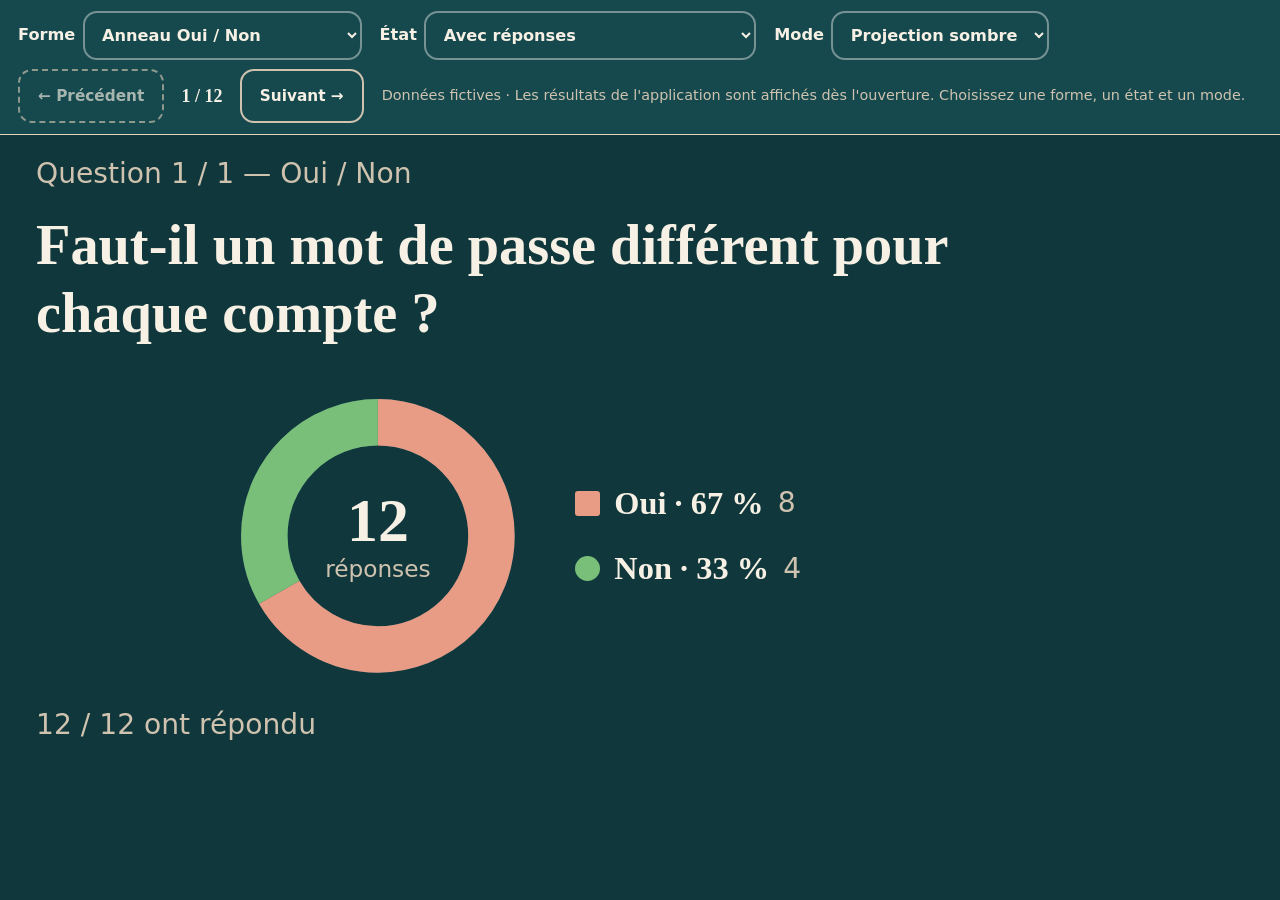
==== docs/galerie-resultats/index.html @ bd8e3e02 "feat: intégrer la copie complète de la charte PC et ses douze aperçus Reprise de la copie locale bas" ====
<!doctype html>
<html lang="fr">
<head>
<meta charset="utf-8">
<meta name="viewport" content="width=device-width, initial-scale=1">
<title>WoocLight — Galerie des résultats</title>
<link rel="stylesheet" href="../../assets/style.css">
<link rel="stylesheet" href="galerie.css">
</head>
<body class="screen" id="g-body">
<div class="g-bar" id="g-bar">
  <label>Forme <select id="g-type"></select></label>
  <label>État <select id="g-state"></select></label>
  <label>Mode <select id="g-mode">
    <option value="screen-dark">Projection sombre</option>
    <option value="screen-light">Projection claire</option>
    <option value="participant">Participant</option>
    <option value="admin">Animateur</option>
  </select></label>
  <div class="g-navigation" role="group" aria-label="Parcourir les formes de résultats">
    <button id="g-previous" class="btn btn-ghost" type="button">← Précédent</button>
    <span id="g-position" class="g-position" role="status" aria-live="polite"></span>
    <button id="g-next" class="btn" type="button">Suivant →</button>
  </div>
  <span class="g-note">Données fictives · Les résultats de l'application sont affichés dès l'ouverture. Choisissez une forme, un état et un mode.</span>
</div>
<main class="screen-main" id="g-main">
  <p class="s-meta" id="g-meta"></p>
  <h1 class="s-text" id="g-text"></h1>
  <div id="g-out"></div>
</main>
<script src="../../assets/common.js"></script>
<script src="../../assets/charts.js"></script>
<script src="galerie.js"></script>
</body>
</html>
---- assets/style.css ----
/* WoocLight — feuille unique pour les trois écrans et la version imprimable.
 * Charte « Papier & Terre » v2 (palette validée le 18/10/2026 comme base provisoire,
 * branche test/nouvelle-charte) : ivoire, terracotta, bleu pétrole pour la projection.
 * Aucune couleur ni logo d'une institution.
 * Trois niveaux de jetons : primitifs (--wl-c-*, valeurs brutes, jamais utilisés par un
 * composant) > rôles (--wl-fond, --wl-texte, --wl-primaire…, redéfinis par thème) >
 * composants (--wl-b1…b7 séries, --wl-postit-*). Une couleur ne s'écrit qu'ici.
 * Contrastes mesurés le 18/10/2026 (formule WCAG, script de la session) :
 *  clair  — texte/ivoire 13,9:1 · texte doux/ivoire 4,6:1 · blanc/primaire 5,5:1 · ok/ivoire 4,5:1
 *           ko/ivoire 5,8:1 · bord de champ/ivoire 3,7:1 · séries b1…b7 de 3,0:1 à 6,5:1 sur ivoire
 *           Variantes de graphes corrigées le 19/10/2026 dans la copie d'essai :
 *           moutarde/trace 3,63:1 ; neutre/trace 3,54:1 (tests/contrastes.js).
 *  projection sombre — ivoire/pétrole 11,2:1 · ivoire/carte 8,9:1 · séries 4,5:1 mini sur la carte
 *           bouton primaire 5,7:1 · ok 5,5:1 · ko 4,9:1 · focus 6,3:1 */

:root {
  /* Niveau 1 — primitifs */
  --wl-c-ivoire: #F7F0E4;  --wl-c-carte: #FFFDF8;  --wl-c-blanc: #FFFFFF;
  --wl-c-brun: #28221E;    --wl-c-brun-doux: #7A6A5C;  --wl-c-brun-bord: #8A7A6A;
  --wl-c-terracotta: #B74322;  --wl-c-terracotta-fonce: #A33C1E;
  --wl-c-petrole: #10383C; --wl-c-petrole-carte: #15494E;
  --wl-c-vert: #3D7D3D;    --wl-c-moutarde: #C99600;   --wl-c-prune: #943D78;

  /* Niveau 2 — rôles, thème clair (ivoire / terracotta) */
  --wl-primaire: var(--wl-c-terracotta);   /* boutons, liens, bandeau */
  --wl-primaire-fonce: var(--wl-c-terracotta-fonce);
  --wl-primaire-clair: #FBEBE1;  /* survol ; primaire dessus 4,7:1 */
  --wl-primaire-pale: #FDF0E8;   /* choix coché ; primaire dessus 4,9:1 */
  --wl-sur-primaire: var(--wl-c-blanc);    /* texte posé sur un fond primaire */
  --wl-accent: #1F6F6B;          /* compte à rebours, état du vote */
  --wl-texte: var(--wl-c-brun);
  --wl-texte-doux: var(--wl-c-brun-doux);
  --wl-fond: var(--wl-c-ivoire);
  --wl-carte: var(--wl-c-carte);
  --wl-bord: #E4D3BA;            /* filets décoratifs, jamais seul pour un champ */
  --wl-champ: var(--wl-c-brun-bord);  /* bord des champs et des cases (3,7:1) */
  --wl-champ-fond: var(--wl-c-carte);
  --wl-trace: #E4D3BA;           /* fond des anneaux, jauge, colonnes, progression : visible aussi sur le fond ivoire */
  --wl-piste: var(--wl-c-ivoire);  /* fond des barres ; les tracés SVG utilisent --wl-trace */
  --wl-ok: #3C7B3C;
  --wl-ok-fond: #EAF3E5;         /* ok dessus 4,5:1 */
  --wl-ko: #B3261E;
  --wl-focus: #1F6F6B;
  --wl-barre: var(--wl-primaire);
  --wl-barre-ok: var(--wl-ok);
  /* Une couleur par réponse (la bonne réponse porte --wl-barre-ok + coche + mention).
     b1 terracotta, b2 vert, b3 moutarde foncée, b4 prune : les quatre couleurs de la charte. */
  --wl-b1: var(--wl-c-terracotta); --wl-b2: var(--wl-c-vert); --wl-b3: #8A6500; --wl-b4: var(--wl-c-prune);
  --wl-b5: #1F6F6B; --wl-b6: #2F5E9E; --wl-b7: var(--wl-c-brun-doux);
  --wl-pastille: var(--wl-b3);
  --wl-pastille-bord: #7A4F00;
  --wl-alerte-fond: #FFF4D6; --wl-alerte-bord: #8A6100; --wl-alerte-texte: #4D3600;
  --wl-moutarde: #E0A22B;        /* anneau « tout le monde a répondu » (décoratif) */
  /* Post-its : fond clair et texte foncé dans tous les thèmes (contraste ≥ 12:1). */
  --wl-postit-texte: var(--wl-c-brun);
  --wl-postit-0: #FFF1A8; --wl-postit-1: #D6EEF6; --wl-postit-2: #EEF3C9;
  --wl-postit-3: #F9DCC8; --wl-postit-4: #F3DDEB; --wl-postit-5: #E4EEDB;
  --wl-postit-sub: #4D3600;
  /* Le QR code reste noir sur blanc pur dans tous les thèmes (lecture par l'appareil photo). */
  --wl-qr-fond: var(--wl-c-blanc);

  --wl-police: Verdana, Geneva, "DejaVu Sans", sans-serif;
  --wl-police-titre: Georgia, "Times New Roman", serif;
  --wl-esp-1: .25rem; --wl-esp-2: .5rem; --wl-esp-3: .75rem; --wl-esp-4: 1rem; --wl-esp-5: 1.5rem; --wl-esp-6: 2rem;
  --wl-rayon-xs: 4px; --wl-rayon-s: 8px; --wl-rayon: 14px; --wl-rayon-pilule: 999px;
  --wl-cible: 3rem; /* 48 px minimum pour toute cible tactile */
  --wl-bord-fin: 1px solid var(--wl-bord);
  --wl-ombre-couleur: rgba(80, 40, 10, .12);
  --wl-ombre: 0 2px 0 var(--wl-bord), 0 8px 18px var(--wl-ombre-couleur);
  --wl-ombre-note: 0 2px 4px rgba(0, 0, 0, .25);
  --wl-voile: rgba(40, 34, 30, .62);
  --wl-sortie: cubic-bezier(.2, .8, .2, 1);
}

* { box-sizing: border-box; }

html { font-size: 112.5%; } /* 18 px : lisible pour tous */

body {
  margin: 0;
  font-family: var(--wl-police);
  line-height: 1.5;
  color: var(--wl-texte);
  background: var(--wl-fond);
}

h1, h2, h3, .brand, .code-big, .q-text, .s-text, .big { font-family: var(--wl-police-titre); }
h1 { font-size: 1.5rem; line-height: 1.3; margin: 0 0 1rem; }
h2 { font-size: 1.2rem; margin: 0 0 var(--wl-esp-3); }
h2 + .meta { margin-top: calc(-1 * var(--wl-esp-1)); margin-bottom: var(--wl-esp-3); } /* sous-titre collé à son titre */
a { color: var(--wl-primaire); }
a:hover { color: var(--wl-primaire-fonce); }
[hidden] { display: none !important; }

:focus-visible { outline: 3px solid var(--wl-focus); outline-offset: 2px; }

.sr-only {
  position: absolute; width: 1px; height: 1px; padding: 0; margin: -1px;
  overflow: hidden; clip: rect(0, 0, 0, 0); white-space: nowrap; border: 0;
}

/* --- Structure ------------------------------------------------------------ */

.topbar {
  display: flex; align-items: center; gap: var(--wl-esp-4); flex-wrap: wrap;
  padding: .6rem var(--wl-esp-4); background: var(--wl-primaire); color: var(--wl-sur-primaire);
  border-bottom: 3px solid var(--wl-primaire-fonce);
}
.admin .topbar { border-bottom-color: var(--wl-c-petrole); }
.participant .topbar { border-bottom-color: var(--wl-b3); }
.brand { font-weight: bold; font-size: 1.25rem; letter-spacing: .01em; }
.topbar-title { flex: 1; min-width: 8rem; font-size: .95rem; overflow-wrap: anywhere; }
.topbar .btn-ghost { color: var(--wl-sur-primaire); border-color: var(--wl-sur-primaire); }
.topbar .btn-ghost:hover { background: var(--wl-primaire-fonce); }
.size-tools { display: flex; gap: .4rem; }
.btn-size { min-width: 2.75rem; padding: .3rem .5rem; font-weight: bold; }
/* Taille du texte réglée par le participant (A− / A+), réglage gardé sur son téléphone. */
html[data-size="1"] { font-size: 125%; }
html[data-size="2"] { font-size: 140%; }

main { max-width: 64rem; margin: 0 auto; padding: 1rem; }
.participant main { max-width: 34rem; }

.card {
  background: var(--wl-carte); border: var(--wl-bord-fin); border-radius: var(--wl-rayon); box-shadow: var(--wl-ombre);
  padding: 1.25rem; margin-bottom: var(--wl-esp-4);
}
/* Changement d'écran participant : fondu court quand une carte devient visible. */
.participant .card:not([hidden]) { animation: wl-fade .25s ease-out; }
.narrow { max-width: 26rem; margin: 2rem auto; }
.center { text-align: center; }
.big { font-size: 1.3rem; font-weight: bold; }
.meta { color: var(--wl-texte-doux); font-size: .9rem; margin: .25rem 0; }
.error { color: var(--wl-ko); font-weight: bold; min-height: 1.5em; margin: .5rem 0; }
.ok { color: var(--wl-ok); }
.ko { color: var(--wl-ko); }
.break { overflow-wrap: anywhere; }

/* États : un symbole accompagne toujours la couleur (jamais la couleur seule). Les symboles sont
   dans ::before, donc hors du texte lu par les tests et copié par l'utilisateur. */
.banner::before { content: "ℹ "; }
.error:not(:empty)::before { content: "⚠ "; }
.join-info::before, .answer-status:not(:empty)::before { content: "✓ "; }
/* État vide (« Aucune session », « Aucune question… ») : cadre en pointillés, pas un simple texte gris. */
li.meta { list-style: none; margin: 0; padding: var(--wl-esp-4); text-align: center;
  border: 2px dashed var(--wl-bord); border-radius: var(--wl-rayon); }
/* Attente : un point qui respire au-dessus du message (désactivé par prefers-reduced-motion). */
#wait .big::before { content: ""; display: block; width: .9rem; height: .9rem; margin: 0 auto var(--wl-esp-3);
  border-radius: 50%; background: var(--wl-accent); animation: wl-respire 2.4s ease-in-out infinite; }

.banner {
  background: var(--wl-alerte-fond); border: 2px solid var(--wl-alerte-bord); color: var(--wl-alerte-texte);
  border-radius: var(--wl-rayon); padding: .75rem 1rem; margin-bottom: 1rem; font-weight: bold;
}

.row { display: flex; gap: var(--wl-esp-2); align-items: center; }
.wrap { flex-wrap: wrap; }
.grow { flex: 1; min-width: 12rem; }
.grid2 { display: grid; gap: var(--wl-esp-4); }
@media (min-width: 52rem) { .grid2 { grid-template-columns: 1fr 1.4fr; } }

.footer { max-width: 34rem; margin: 1rem auto 2rem; padding: 0 1rem; font-size: .85rem; color: var(--wl-texte-doux); }
/* Aligné sur le texte des cartes : marge de main + marge intérieure de .card. */
.participant .footer { padding: 0 2.25rem; }
summary { cursor: pointer; min-height: var(--wl-cible); display: flex; align-items: center; } /* cible tactile de 48 px pour tous les « détails » */
#ed-url { display: inline-flex; align-items: center; min-height: var(--wl-cible); }

/* --- Formulaires et boutons ------------------------------------------------ */

label { display: block; font-weight: bold; margin: .75rem 0 .35rem; }
input, select, textarea {
  font: inherit; color: inherit; width: 100%; min-height: var(--wl-cible);
  padding: .5rem .75rem; border: 2px solid var(--wl-champ); border-radius: var(--wl-rayon); background: var(--wl-champ-fond);
}
input, select, textarea { transition: border-color .15s ease-out; }
input::placeholder, textarea::placeholder { color: var(--wl-texte-doux); opacity: 1; }
input:focus-visible, select:focus-visible, textarea:focus-visible { border-color: var(--wl-focus); }
input:disabled, select:disabled, textarea:disabled { background: var(--wl-piste); color: var(--wl-texte-doux); border-color: var(--wl-bord); cursor: not-allowed; }
input[type="checkbox"], input[type="radio"] { width: 1.5rem; height: 1.5rem; min-height: 0; margin: 0; accent-color: var(--wl-primaire); }
.check { display: flex; gap: .6rem; align-items: center; font-weight: normal; min-height: var(--wl-cible); }
fieldset { border: 1px solid var(--wl-bord); border-radius: var(--wl-rayon); margin: .75rem 0; padding: .5rem 1rem; }
legend { font-weight: bold; padding: 0 .25rem; }

.input-code { font-family: var(--wl-police-titre); font-size: 2rem; letter-spacing: .35em; text-transform: uppercase; text-align: center; font-weight: bold; }

.btn {
  display: inline-flex; align-items: center; justify-content: center; gap: .4rem;
  min-height: var(--wl-cible); min-width: var(--wl-cible); padding: .5rem 1rem;
  font: inherit; font-weight: bold; text-decoration: none; cursor: pointer;
  color: var(--wl-primaire); background: var(--wl-carte);
  border: 2px solid var(--wl-primaire); border-radius: var(--wl-rayon);
  transition: transform .1s ease-out, background-color .15s ease-out;
}
.btn:hover { background: var(--wl-primaire-clair); color: var(--wl-primaire); }
.btn:active { transform: scale(.98); }
.btn:disabled { opacity: .65; border-style: dashed; cursor: not-allowed; } /* pointillés : l'état ne tient pas à l'opacité seule */
.btn-primary { color: var(--wl-sur-primaire); background: var(--wl-primaire); }
.btn-primary:hover { color: var(--wl-sur-primaire); background: var(--wl-primaire-fonce); border-color: var(--wl-primaire-fonce); }
.btn-danger { color: var(--wl-ko); border-color: var(--wl-ko); }
.btn-danger:hover { color: var(--wl-ko); background: var(--wl-alerte-fond); }
.btn-ghost { background: transparent; }
.btn-small { min-width: var(--wl-cible); padding: .25rem .6rem; }
.btn-block { width: 100%; margin-top: .75rem; }

/* --- Participant ------------------------------------------------------------ */

.q-text { font-size: 1.45rem; }
.timer { font-size: 1.2rem; font-weight: bold; color: var(--wl-accent); }
.choices { display: grid; gap: var(--wl-esp-3); }
.choices-2 { grid-template-columns: 1fr 1fr; }
.choices-scale { grid-template-columns: repeat(5, 1fr); } /* 10 notes : deux rangées */
.btn-choice { min-height: 4rem; font-size: 1.2rem; padding: .75rem; white-space: normal; }
.choices-2 .btn-choice { min-height: 6rem; font-size: 1.5rem; font-family: var(--wl-police-titre); }
.choices-scale .btn-choice { font-family: var(--wl-police-titre); font-size: 1.5rem; }
/* Choix sélectionné : brun neutre (13:1), ni rouge (lu « faux ») ni vert (réservé à la bonne réponse). */
.btn-choice[aria-pressed="true"] { color: var(--wl-fond); background: var(--wl-texte); border-color: var(--wl-texte); }
.btn-choice[aria-pressed="true"]::before { content: "✓"; }
.btn-choice:disabled[aria-pressed="true"] { opacity: 1; border-style: solid; }
/* Correction : contour vert foncé (6,4:1) + mention écrite, pas la couleur seule. */
.is-correct { border: 4px solid var(--wl-ok) !important; opacity: 1 !important; }
.is-correct::after { content: "Bonne réponse"; display: block; font-size: .8rem; }
.btn-choice.is-correct::after { width: 100%; }
.btn-choice.is-correct { flex-wrap: wrap; }
.check-big.is-correct { border-radius: var(--wl-rayon); padding: 0 .5rem; flex-wrap: wrap; }
.check-big.is-correct::after { content: "✓ Bonne réponse"; color: var(--wl-ok); font-weight: bold; }
.check-big:has(input:checked) { font-weight: bold; }
.scale-legend { display: flex; justify-content: space-between; color: var(--wl-texte-doux); }
.checks { padding: .25rem .75rem; }
.check-big input { flex-shrink: 0; }
.check-big {
  display: flex; gap: var(--wl-esp-3); align-items: center; font-weight: normal; min-height: 3.5rem; font-size: 1.15rem;
  background: var(--wl-carte); border: 2px solid var(--wl-champ); border-radius: var(--wl-rayon);
  padding: .4rem .75rem; margin-bottom: .5rem;
}
.check-big:has(input:checked) { background: var(--wl-primaire-pale); border-color: var(--wl-primaire); }
.points-left { font-weight: bold; font-size: 1.15rem; color: var(--wl-accent); }
.points-row { display: flex; align-items: center; gap: var(--wl-esp-2); margin: .5rem 0; }
.points-label { flex: 1; font-weight: bold; }
.points-value { min-width: 2.5rem; text-align: center; font-family: var(--wl-police-titre); font-size: 1.4rem; font-weight: bold; }
.btn-step { font-size: 1.5rem; padding: 0; font-family: var(--wl-police-titre); }
.send-bar { margin-top: 1rem; }
.send-bar .error { min-height: 0; margin: .25rem 0; }
.send-hint { margin: 0 0 .5rem; color: var(--wl-texte-doux); font-size: .95rem; }
/* Participant sur grand écran (PC, tablette à l'horizontale) : page plus large,
   texte plus grand, 4 choix ou plus sur deux colonnes. Téléphone inchangé. */
@media (min-width: 900px) {
  .participant main, .participant .footer { max-width: 64rem; }
  .participant .q-text { font-size: 1.8rem; }
  .participant .btn-choice { font-size: 1.35rem; }
  .participant .check-big { font-size: 1.3rem; }
  .participant .choices:has(> :nth-child(4)):not(.choices-scale) { grid-template-columns: 1fr 1fr; }
  .participant .checks:has(> label:nth-of-type(4)) { display: grid; grid-template-columns: 1fr 1fr; column-gap: var(--wl-esp-4); }
}
/* Écran large : « Envoyer » à droite des choix, jamais sous le pli ni par-dessus eux. */
@media (min-width: 700px) {
  #answer-form:has(> .choices, > .checks) { display: grid; grid-template-columns: 1fr 14rem; gap: 0 1.25rem; align-items: start; }
  #answer-form:has(> .choices, > .checks) > .send-bar { grid-column: 2; grid-row: 1 / span 3; margin-top: 0; position: sticky; top: 1rem; }
}
.explain { border-left: 4px solid var(--wl-primaire); padding: .5rem .75rem; background: var(--wl-carte); border-radius: 0 var(--wl-rayon) var(--wl-rayon) 0; margin: .75rem 0 0; }
.join-info { font-weight: bold; color: var(--wl-ok); background: var(--wl-ok-fond); border-left: 4px solid var(--wl-ok); padding: .6rem .8rem; margin: 0 0 1rem; border-radius: 0 var(--wl-rayon) var(--wl-rayon) 0; }
.answer-status { font-weight: bold; color: var(--wl-ok); min-height: 1.5em; }
.my-result { border-top: 2px solid var(--wl-bord); margin-top: 1rem; padding-top: 1rem; }

/* Signaler une difficulté, Oser demander, pseudonyme (téléphone). */
.signal-title { font-size: 1.05rem; margin: 0 0 .6rem; }
.signal-btns { display: grid; grid-template-columns: 1fr; gap: var(--wl-esp-2); } /* téléphone : un bouton par ligne, rien ne déborde */
@media (min-width: 600px) { .signal-btns { grid-template-columns: repeat(3, 1fr); } }
.btn-signal { white-space: normal; font-size: .95rem; padding: .5rem .3rem; min-height: 3.5rem; }
.btn-signal[aria-pressed="true"] { color: var(--wl-fond); background: var(--wl-texte); border-color: var(--wl-texte); }
.ask-form { display: flex; gap: var(--wl-esp-2); }
.ask-form input { flex: 1; min-width: 0; }
.ask-list { list-style: none; margin: .75rem 0 0; padding: 0; display: grid; gap: var(--wl-esp-2); }
.ask-item { display: flex; flex-wrap: wrap; align-items: center; gap: .4rem .75rem; padding: .6rem .75rem;
  background: var(--wl-carte); border: 1px solid var(--wl-bord); border-radius: var(--wl-rayon); }
.ask-text { flex: 1 1 12rem; font-weight: bold; }
.ask-item.is-answered { opacity: .75; }
.ask-item.is-pending { border-style: dashed; border-color: var(--wl-champ); }
.ask-done { color: var(--wl-ok); font-weight: bold; }
.me-card { text-align: center; }
.pseudo-line { font-family: var(--wl-police-titre); font-size: 1.4rem; font-weight: bold; color: var(--wl-primaire); margin: 0; }

/* --- Résultats (projection, animateur, participant) ------------------------ */

.bars { list-style: none; margin: 0; padding: 0; display: grid; gap: .6rem; }
.bar { display: grid; grid-template-columns: minmax(6rem, 30%) 1fr auto; gap: var(--wl-esp-3); align-items: center; }
.bar-label { overflow-wrap: break-word; }
.bar-track { display: block; height: 1.6em; background: var(--wl-piste); border-radius: var(--wl-rayon-pilule); overflow: hidden; box-shadow: inset 0 0 0 1px var(--wl-champ); } /* le contour montre où finit la barre à 100 % */
.bar-fill { display: block; height: 100%; width: 0; background: var(--wl-barre); border-radius: var(--wl-rayon-pilule); transition: width .9s var(--wl-sortie), height .9s var(--wl-sortie); }
.bars:not(.bars-scale) > .bar:nth-child(7n+1) .bar-fill { background: var(--wl-b1); }
.bars:not(.bars-scale) > .bar:nth-child(7n+2) .bar-fill { background: var(--wl-b2); }
.bars:not(.bars-scale) > .bar:nth-child(7n+3) .bar-fill { background: var(--wl-b3); }
.bars:not(.bars-scale) > .bar:nth-child(7n+4) .bar-fill { background: var(--wl-b4); }
.bars:not(.bars-scale) > .bar:nth-child(7n+5) .bar-fill { background: var(--wl-b5); }
.bars:not(.bars-scale) > .bar:nth-child(7n+6) .bar-fill { background: var(--wl-b6); }
.bars:not(.bars-scale) > .bar:nth-child(7n) .bar-fill { background: var(--wl-b7); }
.bars:not(.bars-scale) > .bar.bar-good .bar-fill { background: var(--wl-barre-ok); }
/* Quiz corrigé : le vert ne désigne que la bonne réponse, les autres barres passent en neutre
   (sinon le vert de la série b2 se confondrait avec elle, constaté le 18/10/2026). */
.bars:not(.bars-scale):has(> .bar-good) > .bar:not(.bar-good) .bar-fill { background: var(--wl-b7); }
/* Bonne réponse : cadre vert, libellé en gras (la coche « ✓ » est dans le texte),
   mention écrite sur la projection. Un seul passage, jamais de clignotement. */
.bar-good { outline: 3px solid var(--wl-barre-ok); outline-offset: 3px; border-radius: var(--wl-rayon-s); animation: wl-bonne .5s ease-out; }
.bar-good .bar-label { font-weight: bold; }
.s-results .bar-good .bar-label::after { content: " · Bonne réponse"; font-weight: normal; }
.bar-value { font-family: var(--wl-police-titre); font-weight: bold; white-space: nowrap; }
/* Échelle : colonnes verticales, pour que 10 notes tiennent à l'écran. */
.bars-scale { grid-auto-flow: column; grid-auto-columns: 1fr; align-items: end; gap: .4rem; }
.bars-scale .bar { display: flex; flex-direction: column-reverse; align-items: stretch; gap: .25rem; text-align: center; }
.bars-scale .bar-track { height: 8rem; display: flex; align-items: flex-end; border-radius: var(--wl-rayon-s); }
.bars-scale .bar-fill { width: 100%; height: 0; border-radius: var(--wl-rayon-s); background: var(--wl-b3); }
.s-results .bars-scale .bar-track { height: 40vh; }
.results-none { margin: var(--wl-esp-3) 0; padding: var(--wl-esp-5) var(--wl-esp-4); text-align: center;
  border: 2px dashed var(--wl-bord); border-radius: var(--wl-rayon); }
.s-results .results-none { font-size: 1.1em; }
.results-foot { color: var(--wl-texte-doux); margin-top: .75rem; }
.exo-link { margin: 0 0 1rem; display: flex; gap: var(--wl-esp-3); align-items: center; flex-wrap: wrap; }
.s-link { display: flex; gap: 1.5rem; align-items: center; margin: .25rem 0 1rem; }
.s-link .qr-img { width: 8rem; height: 8rem; image-rendering: pixelated; background: var(--wl-qr-fond); padding: .4rem; border-radius: var(--wl-rayon-s); display: block; }
.s-link-text { margin: 0; font-size: 1.1rem; }
.steps { list-style: none; margin: 0 0 1rem; padding: 0; display: grid; gap: var(--wl-esp-3); }
.step { display: flex; gap: var(--wl-esp-4); align-items: center; justify-content: space-between; padding: .75rem 1rem;
  background: var(--wl-carte); border: 2px solid var(--wl-bord); border-radius: var(--wl-rayon-s); }
.step.is-done { border-color: var(--wl-ok); }
.step-text { flex: 1; }
.step-detail { display: block; margin-top: .25rem; color: var(--wl-texte-doux); font-size: .95rem; }
.btn-fait { min-width: 6.5rem; min-height: 3rem; }
.memo-list { padding-left: 1.2rem; }
.memo-list li { margin-bottom: .8rem; }
.step-actions { display: flex; flex-direction: column; gap: .4rem; align-items: stretch; }
.btn-stuck[aria-pressed="true"] { color: var(--wl-fond); background: var(--wl-texte); border-color: var(--wl-texte); }
.device-line .btn { min-height: 2.5rem; margin-left: .5rem; }
.btn-fait[aria-pressed="true"] { color: var(--wl-sur-primaire); background: var(--wl-ok); border-color: var(--wl-ok); }
.results-compare { font-weight: bold; color: var(--wl-texte); margin-top: .5rem; }
.s-results .results-compare { font-size: 1.3rem; text-align: center; }

/* Anneau Oui / Non, Vrai / Faux (projection). */
.donut { display: flex; flex-wrap: wrap; align-items: center; justify-content: center; gap: 1em 1.5em; }
.donut-svg { width: 11em; height: 11em; flex: none; }
.donut-piste { fill: none; stroke: var(--wl-trace); stroke-width: 18; }
.donut-arc { fill: none; stroke-width: 18; transition: stroke-dasharray 1s var(--wl-sortie), stroke-dashoffset 1s var(--wl-sortie); }
.donut-arc-0 { stroke: var(--wl-b1); }
.donut-arc-1 { stroke: var(--wl-b2); }
.donut-total { fill: var(--wl-texte); font-family: var(--wl-police-titre); font-weight: bold; font-size: 24px; text-anchor: middle; }
.donut-unit { fill: var(--wl-texte-doux); font-size: 9px; text-anchor: middle; }
.donut-legend { list-style: none; margin: 0; padding: 0; display: grid; gap: .6em; }
.donut-legend li { display: flex; align-items: center; gap: .5em; }
.donut-sw { width: .9em; height: .9em; flex: none; }
.donut-sw-0 { background: var(--wl-b1); border-radius: 3px; }   /* carré */
.donut-sw-1 { background: var(--wl-b2); border-radius: 50%; }   /* rond : forme différente */
.donut-name { font-family: var(--wl-police-titre); font-weight: bold; font-size: 1.15em; white-space: nowrap; }
.donut-count { color: var(--wl-texte-doux); }
/* Quiz corrigé : comme les barres, le vert ne désigne que la bonne réponse, l'autre passe en neutre. */
.donut:has(li:nth-child(1).is-good) .donut-arc-0 { stroke: var(--wl-barre-ok); }
.donut:has(li:nth-child(1).is-good) .donut-sw-0 { background: var(--wl-barre-ok); }
.donut:has(li:nth-child(1).is-good) .donut-arc-1 { stroke: var(--wl-b7); }
.donut:has(li:nth-child(1).is-good) .donut-sw-1 { background: var(--wl-b7); }
.donut:has(li:nth-child(2).is-good) .donut-arc-1 { stroke: var(--wl-barre-ok); }
.donut:has(li:nth-child(2).is-good) .donut-sw-1 { background: var(--wl-barre-ok); }
.donut:has(li:nth-child(2).is-good) .donut-arc-0 { stroke: var(--wl-b7); }
.donut:has(li:nth-child(2).is-good) .donut-sw-0 { background: var(--wl-b7); }
.donut-legend .is-good { outline: 3px solid var(--wl-barre-ok); outline-offset: 3px; border-radius: var(--wl-rayon-s); }

/* Jauge d'échelle (projection) : moyenne en demi-cercle + colonnes. */
.scale-view { display: grid; grid-template-columns: auto 1fr; gap: 1.5em; align-items: end; }
.gauge { position: relative; width: 12em; }
.gauge-svg { display: block; width: 100%; height: auto; }
.gauge-track, .gauge-fill { fill: none; stroke-width: 14; stroke-linecap: round; }
.gauge-track { stroke: var(--wl-trace); }
.gauge-fill { stroke: var(--wl-b3); stroke-dasharray: 0 200; transition: stroke-dasharray 1s var(--wl-sortie); }
.gauge-value { position: absolute; left: 0; right: 0; bottom: .1em; margin: 0; text-align: center; color: var(--wl-texte-doux); }
.gauge-value strong { font-family: var(--wl-police-titre); font-size: 2.2em; color: var(--wl-texte); }
.scale-view .bars-scale .bar-track { height: 5.5em; }
.s-results .scale-view .bars-scale .bar-track { height: 22vh; }

.cloud { text-align: center; line-height: 1.25; margin: 0; }
.cloud-word { display: inline-block; margin: .1em .3em; font-family: var(--wl-police-titre); font-weight: bold; transition: font-size .6s var(--wl-sortie); }
.cloud-fit .cloud-word { transition: none; margin: .05em .25em; }
/* Le mot le plus cité respire (lent, 3 % d'amplitude : la lecture n'est pas gênée). */
.cloud-top { animation: wl-respire 6s ease-in-out infinite; }
/* Projection : chaque mot flotte doucement (mouvement vertical seulement : il ne
   fausse pas la mesure de largeur de fitResults). Durée unique de 6 s, phase de
   chaque mot posée par common.js d'après l'horloge ; calque graphique (will-change)
   pour un mouvement fluide sur téléphone, sans recalage au pixel. */
.cloud-fit .cloud-word { animation: wl-flotte 6s ease-in-out infinite; will-change: transform; }
.cloud-fit .cloud-word.cloud-top { animation-name: wl-flotte-top; }
.is-new { animation: wl-pop .4s ease-out; }
.cloud-c0 { color: var(--wl-primaire); }
.cloud-c1 { color: var(--wl-b2); }
.cloud-c2 { color: var(--wl-texte); }
.cloud-c3 { color: var(--wl-b4); }

.wall { list-style: none; margin: 0; padding: 0; display: grid; gap: var(--wl-esp-2); grid-template-columns: repeat(auto-fill, minmax(14rem, 1fr)); }
.wall-item {
  display: flex; justify-content: space-between; align-items: center; gap: var(--wl-esp-2);
  padding: .6rem .8rem; background: var(--wl-carte); border-bottom: 3px solid var(--wl-b1);
  border-radius: var(--wl-rayon-s); overflow-wrap: break-word; box-shadow: var(--wl-ombre);
}
.wall-item:nth-child(6n+2) { border-bottom-color: var(--wl-b2); }
.wall-item:nth-child(6n+3) { border-bottom-color: var(--wl-b3); }
.wall-item:nth-child(6n+4) { border-bottom-color: var(--wl-b4); }
.wall-item:nth-child(6n+5) { border-bottom-color: var(--wl-b5); }
.wall-item:nth-child(6n)   { border-bottom-color: var(--wl-b6); }
.wall-item.is-new, .note.is-new { animation: wl-pose .4s ease-out; }
.wall-hidden { opacity: .5; text-decoration: line-through; }

/* Mur collaboratif, post-it collectif, gommettes. Les post-its gardent un
 * fond clair et un texte foncé dans les deux thèmes (contraste ≥ 12:1). */
.post-text { flex: 1; min-width: 0; }
.wall-item .btn { flex-shrink: 0; white-space: nowrap; }
.wall-collab { grid-template-columns: repeat(auto-fill, minmax(16rem, 1fr)); }
.likes { font-weight: bold; white-space: nowrap; color: var(--wl-ko); }
[data-theme="dark"] .screen .likes { color: var(--wl-ko); }
.btn-like[aria-pressed="true"] { color: var(--wl-sur-primaire); background: var(--wl-ko); border-color: var(--wl-ko); }
.board { display: grid; gap: var(--wl-esp-3); align-items: start; overflow-x: auto; }
.board-col { background: var(--wl-trace); border-radius: var(--wl-rayon); padding: .5rem; min-height: 6rem; }
.board-title { font-size: 1em; margin: .25rem .25rem .5rem; }
.note {
  color: var(--wl-postit-texte); background: var(--wl-postit-0); border-radius: var(--wl-rayon-xs); padding: .5rem .6rem; margin-bottom: .5rem;
  box-shadow: var(--wl-ombre-note); overflow-wrap: break-word;
}
.note-text { margin: 0; font-weight: bold; }
.note-sub { margin: .35rem 0 0; padding-top: .35rem; border-top: 1px dashed var(--wl-postit-sub); }
.note-tools { display: flex; flex-wrap: wrap; gap: .3rem; margin-top: .4rem; }
.note-tools select { width: auto; min-height: 2.5rem; font-size: .85rem; padding: .2rem .4rem; }
.note.board-c0 { background: var(--wl-postit-0); }
.note.board-c1 { background: var(--wl-postit-1); }
.note.board-c2 { background: var(--wl-postit-2); }
.note.board-c3 { background: var(--wl-postit-3); }
.note.board-c4 { background: var(--wl-postit-4); }
.note.board-c5 { background: var(--wl-postit-5); }
.posts { border-top: 2px solid var(--wl-bord); margin-top: 1rem; padding-top: 1rem; }
.posts h2 { font-size: 1.05rem; }
.posts .wall { grid-template-columns: 1fr; }
/* Projection : colonnes égales, assez larges pour un mot long. */
.s-results .wall { grid-template-columns: repeat(auto-fill, minmax(10em, 1fr)); }
.s-results .wall-item { flex-wrap: wrap; overflow-wrap: normal; }
.s-results .wall-item > :first-child { flex: 1 1 auto; min-width: min-content; }
.s-results .wall-item .likes { margin-left: auto; }
.dots-rank { margin: 0; padding-left: 1.8em; display: grid; gap: .6rem; }
.dots-rank li::marker { font-family: var(--wl-police-titre); font-weight: bold; font-size: 1.2em; }
/* Idée large (moins de retours à la ligne), décompte en colonne fixe près des gommettes. */
.dots-row { display: grid; grid-template-columns: minmax(9rem, 50%) minmax(5rem, 1fr) 9em; gap: var(--wl-esp-3); align-items: center; }
.dots-row .bar-value { justify-self: start; }
.dots-row .bar-value { font-size: 1em; }
.dots-text { justify-self: start; background: var(--wl-postit-0); color: var(--wl-postit-texte); border-radius: var(--wl-rayon-xs); padding: .3em .6em; font-weight: bold; box-shadow: var(--wl-ombre-note); }
.dots-grouped { color: var(--wl-postit-sub); font-weight: normal; }
.dots-row.is-new { animation: wl-pose .4s ease-out; }
.dots { display: inline-flex; flex-wrap: wrap; gap: .2em; vertical-align: middle; margin-left: .3em; }
.dot { width: .9em; height: .9em; border-radius: 50%; background: var(--wl-pastille); border: 2px solid var(--wl-pastille-bord); }

/* « Quitter » en fin de session : respiration lente (cycle de 3,6 s, moins d'un éclat par seconde). */
.blink { animation: wl-respire-btn 3.6s ease-in-out infinite; }

/* --- Animations : courtes et douces, jouées au changement réel d'une donnée --- */
@keyframes wl-pop { from { opacity: 0; transform: scale(.6); } 60% { transform: scale(1.08); } to { opacity: 1; transform: none; } }
@keyframes wl-pose { from { opacity: 0; transform: translateY(-8px); } to { opacity: 1; transform: none; } }
@keyframes wl-fade { from { opacity: 0; } to { opacity: 1; } }
@keyframes wl-bonne { from { outline-color: transparent; outline-offset: 12px; } to { outline-color: var(--wl-barre-ok); outline-offset: 3px; } }
@keyframes wl-respire { 0%, 100% { transform: scale(1); } 50% { transform: scale(1.03); } }
@keyframes wl-flotte { 0%, 100% { transform: translateY(0); } 50% { transform: translateY(-.08em); } }
@keyframes wl-flotte-top { 0%, 100% { transform: translateY(0) scale(1); } 50% { transform: translateY(-.06em) scale(1.04); } }
@keyframes wl-respire-btn { 50% { background: var(--wl-primaire); color: var(--wl-sur-primaire); } }
@keyframes wl-anneau { 0% { transform: scale(.7); opacity: 0; } 25% { opacity: 1; } 100% { transform: scale(1.25); opacity: 0; } }
@keyframes wl-roll { from { transform: translateY(100vh); } to { transform: none; } }
@media (prefers-reduced-motion: reduce) {
  *, *::before, *::after { transition: none !important; animation: none !important; }
}

/* --- Animateur ---------------------------------------------------------------- */

/* Sur PC, utiliser la largeur disponible et garder les quatre onglets accessibles
   pendant la lecture d'une longue liste de questions. Les appareils étroits gardent
   la disposition existante. */
@media (min-width: 1100px) {
  .admin main { width: 100%; max-width: 84rem; padding: var(--wl-esp-5) var(--wl-esp-6); }
  .admin #editor > .tabs, .admin #sessions > .tabs {
    position: sticky; top: 0; z-index: 5; background: var(--wl-fond);
    box-shadow: 0 2px 0 var(--wl-bord);
  }
}

.list { list-style: none; padding: 0; margin: 0; }
.list-item {
  display: flex; flex-wrap: wrap; gap: var(--wl-esp-3); align-items: center;
  padding: .75rem; border: 1px solid var(--wl-bord); border-radius: var(--wl-rayon);
  background: var(--wl-carte); margin-bottom: var(--wl-esp-2); box-shadow: 0 2px 0 var(--wl-bord);
  transition: border-color .15s ease-out;
}
.list-item:hover { border-color: var(--wl-champ); }
.q-list { counter-reset: q; }
.q-list .list-item::before {
  counter-increment: q; content: counter(q); display: inline-flex; align-items: center; justify-content: center;
  min-width: 2rem; height: 2rem; border-radius: var(--wl-rayon-pilule); background: var(--wl-piste);
  font-family: var(--wl-police-titre); font-weight: bold;
}
.q-list .is-current::before { background: var(--wl-primaire); color: var(--wl-sur-primaire); }
.is-current { border: 3px solid var(--wl-primaire); background: var(--wl-primaire-pale); }
.code-big { font-size: 1.6rem; letter-spacing: .15em; }
.live-text { font-family: var(--wl-police-titre); font-size: 1.2rem; font-weight: bold; }
.live-state { font-weight: bold; color: var(--wl-accent); }
.live-results { margin-top: 1rem; }
.qr-admin .qr-img { width: 12rem; height: 12rem; image-rendering: pixelated; border-radius: var(--wl-rayon-s); }
dialog { border: var(--wl-bord-fin); border-radius: var(--wl-rayon); width: min(40rem, 94vw); padding: 1.5rem; background: var(--wl-carte); color: var(--wl-texte); box-shadow: 0 20px 50px var(--wl-voile); }
dialog::backdrop { background: var(--wl-voile); }
.gen-detail { display: block; }
.btn:has(+ input:focus-visible) { outline: 3px solid var(--wl-focus); outline-offset: 2px; } /* champ fichier masqué : le focus se voit sur son bouton */
label.btn { cursor: pointer; }
.gen-list .check { align-items: flex-start; }
.gen-list input { margin-top: .3rem; }

/* Compteurs de signaux (anonymes) au-dessus du pilotage. */
.signals { display: flex; flex-wrap: wrap; gap: .4rem; margin: 0 0 .5rem; }
.signal-count { padding: .2rem .6rem; border-radius: var(--wl-rayon-pilule); background: var(--wl-trace); color: var(--wl-texte); font-size: .9rem; }
.signal-count.is-on { background: var(--wl-alerte-fond); color: var(--wl-alerte-texte); border: 2px solid var(--wl-alerte-bord); font-weight: bold; }
.cron-state { margin: .75rem 0 0; padding: .4rem .7rem; border-radius: var(--wl-rayon); font-size: .9rem; }
.cron-state.is-ok { color: var(--wl-ok); }
.cron-state.is-ko { background: var(--wl-alerte-fond); color: var(--wl-alerte-texte); border: 2px solid var(--wl-alerte-bord); }
.ranking { margin: .5rem 0 0; padding-left: 0; list-style: none; display: grid; gap: .25rem; }

/* --- Projection ------------------------------------------------------------- */

.screen { min-height: 100vh; font-size: clamp(1rem, 2.2vw, 2.2rem); } /* thème clair de projection = jetons de :root */
/* Projection sombre : bleu pétrole. Carte plus claire que le fond (1,27:1) pour que les
   cartes se détachent ; toutes les couleurs ci-dessous passent sur le fond ET sur la carte. */
[data-theme="dark"] .screen {
  --wl-fond: var(--wl-c-petrole); --wl-carte: var(--wl-c-petrole-carte);
  --wl-texte: var(--wl-c-ivoire); --wl-texte-doux: #CFC3B0;
  --wl-bord: #769294; --wl-piste: #2B6166; --wl-trace: #2B6166; --wl-champ: #769294; --wl-champ-fond: var(--wl-c-petrole-carte);
  --wl-primaire: #E89B85; --wl-primaire-fonce: #E89B85; --wl-primaire-clair: var(--wl-c-petrole-carte); --wl-primaire-pale: var(--wl-c-petrole-carte);
  --wl-sur-primaire: var(--wl-c-petrole);
  --wl-barre: #E89B85; --wl-barre-ok: #7FD36B; --wl-ok: #7FD36B; --wl-ok-fond: var(--wl-c-petrole-carte);
  --wl-ko: #FF9A8A; --wl-accent: #6FD0C8; --wl-focus: #F5C84C;
  --wl-b1: #E89B85; --wl-b2: #79BE79; --wl-b3: #DDA500; --wl-b4: #D69DC4;
  --wl-b5: #6FD0C8; --wl-b6: #8DB8F0; --wl-b7: #CFC3B0;
  --wl-pastille: #DDA500; --wl-pastille-bord: #F5C84C; --wl-moutarde: #DDA500;
  --wl-ombre-couleur: rgba(0, 0, 0, .35); --wl-ombre: 0 2px 0 var(--wl-ombre-couleur);
}
/* Cartes visibles au vidéoprojecteur (les noirs y sont écrasés) : contour 3:1 sur le fond. */
[data-theme="dark"] .screen .wall-item { border-top: 2px solid var(--wl-bord); border-left: 2px solid var(--wl-bord); border-right: 2px solid var(--wl-bord); }
[data-theme="dark"] .screen .explain, [data-theme="dark"] .screen .s-explain { border-top: 2px solid var(--wl-bord); border-right: 2px solid var(--wl-bord); border-bottom: 2px solid var(--wl-bord); }
[data-theme="dark"] .screen .btn { color: var(--wl-texte); border-color: var(--wl-texte-doux); background: transparent; }
[data-theme="dark"] .screen .btn:hover { background: var(--wl-carte); }
[data-theme="dark"] .screen .btn-primary { color: var(--wl-sur-primaire); background: var(--wl-primaire); border-color: var(--wl-primaire); }
/* Mesuré le 15/10/2026 : sans cette règle, le survol (collé après un appui sur
   téléphone) donne au bouton principal le fond des cartes avec son texte foncé. */
[data-theme="dark"] .screen .btn-primary:hover { color: var(--wl-sur-primaire); background: var(--wl-primaire); border-color: var(--wl-primaire); }
[data-theme="dark"] .screen .banner { color: var(--wl-alerte-texte); }
body.screen { background: var(--wl-fond); color: var(--wl-texte); }
.screen-head { display: flex; align-items: center; gap: var(--wl-esp-4); padding: 1rem 2rem; flex-wrap: wrap; }
.s-title { flex: 1; font-family: var(--wl-police); font-weight: normal; font-size: 1em; margin: 0; color: var(--wl-texte-doux); }
.screen-tools { display: flex; gap: var(--wl-esp-2); align-items: center; font-size: 1rem; }
.s-count { font-weight: bold; margin-right: 1rem; }
.screen-main { max-width: none; padding: 1rem 2rem 2rem; margin-right: clamp(11rem, 20vw, 20rem); }
.s-meta { color: var(--wl-texte-doux); margin: 0; }
.s-text { font-size: 2em; line-height: 1.2; margin: .3em 0 .6em; }
.s-timer { font-family: var(--wl-police-titre); font-size: 1.6em; font-weight: bold; color: var(--wl-accent); margin: 0 0 .5em; }
.s-timer-low { color: var(--wl-ko) !important; }
.s-results .bar-track { height: 1.4em; }
.s-results .bar-value { font-size: 1.3em; }
.s-results .dots-row .bar-value { font-size: 1em; }
.s-results .cloud { font-size: 1.4em; }
.s-waiting { text-align: center; font-size: 1.2em; margin-top: .5em; }
.s-waiting p { margin: .2em 0; }
.s-answered { position: relative; display: inline-block; padding: .1em .6em; font-family: var(--wl-police-titre); font-size: 1.6em; font-weight: bold; }
.s-all { color: var(--wl-barre-ok); }
.s-all::before { content: "✓ "; }
/* « Tout le monde a répondu » : anneau moutarde qui s'élargit une seule fois (1,2 s). */
.s-answered::after { content: ""; position: absolute; inset: 0; border: 4px solid var(--wl-moutarde); border-radius: var(--wl-rayon-pilule); opacity: 0; pointer-events: none; }
.is-complete .s-answered::after { animation: wl-anneau 1.2s ease-out 1; }
.s-progress { display: block; width: min(24em, 60%); height: .5em; margin: .3em auto .6em; background: var(--wl-trace); border-radius: var(--wl-rayon-pilule); overflow: hidden; }
.s-progress-fill { display: block; width: 0; height: 100%; background: var(--wl-accent); border-radius: var(--wl-rayon-pilule); transition: width .5s var(--wl-sortie); }
.s-explain { border-left: .25em solid var(--wl-barre-ok); padding: .4em .7em; margin: .6em 0 0; font-size: .8em; line-height: 1.35; background: var(--wl-carte); border-radius: 0 var(--wl-rayon) var(--wl-rayon) 0; }
.s-hint { font-size: .8em; color: var(--wl-texte-doux); margin: .4em 0 0; }
.recap-title { font-size: 1.2em; margin: 1rem 0 .5rem; }
.recap { margin: 0; padding-left: 1.4em; text-align: left; }
.recap li { margin: .35em 0; }
.recap-q { display: block; color: var(--wl-texte-doux); font-size: .85em; }
.recap-a { display: block; }
.recap-box { text-align: left; }
#s-ended { padding-top: .5em; }
.s-thanks { text-align: center; margin: 0 0 .3em; }
#s-recap { font-size: 1.2em; font-family: var(--wl-police-titre); }
#s-ended:has(.recap) .s-thanks { font-size: 1.1em; }
#s-recap .recap-title { color: var(--wl-primaire); font-family: var(--wl-police); font-size: .55em; letter-spacing: .2em; text-transform: uppercase; text-align: center; }
#s-recap .explain { border: 0; background: transparent; text-align: center; max-width: 80%; margin: .3em auto 0; line-height: 1.35; }
/* Plus de 6 questions : récap sur deux colonnes, lisible de loin. */
#s-recap .recap:has(> li:nth-child(7)) { columns: 2; column-gap: 3em; }
#s-recap .recap li { break-inside: avoid; }
.tabs { display: flex; gap: .25rem; flex-wrap: wrap; border-bottom: 2px solid var(--wl-bord); margin: 1rem 0; }
.tab {
  font: inherit; font-weight: bold; color: var(--wl-texte-doux); background: none; border: 0; cursor: pointer;
  padding: .7rem 1.1rem; min-height: var(--wl-cible); border-bottom: 3px solid transparent; margin-bottom: -2px;
}
.tab { border-radius: var(--wl-rayon-s) var(--wl-rayon-s) 0 0; }
.tab:hover { color: var(--wl-primaire); background: var(--wl-primaire-pale); }
.tab[aria-selected="true"] { color: var(--wl-primaire); border-bottom-color: var(--wl-primaire); background: var(--wl-carte); }
.tab:focus-visible { outline: 3px solid var(--wl-focus); outline-offset: 2px; }
.pre-wrap { white-space: pre-wrap; }
.bilan-board { display: grid; gap: var(--wl-esp-4); grid-template-columns: repeat(auto-fill, minmax(22rem, 1fr)); margin-top: 1rem; }
.bilan-q { border: 1px solid var(--wl-bord); border-radius: var(--wl-rayon); padding: .75rem; background: var(--wl-carte); }
.bilan-q h3 { font-size: 1rem; margin: 0; }
.s-pcount { font-size: 1.1rem; padding: 0 .5rem; }
.s-welcome { text-align: center; margin-top: 3em; }
.s-join-line { font-size: 1.8em; margin: .4em 0; }
.code-big { font-weight: bold; }
.s-welcome .code-big { font-size: 1.6em; letter-spacing: .2em; color: var(--wl-primaire); }
.qr-corner {
  position: fixed; right: 1.5rem; bottom: 1.5rem; width: clamp(10rem, 18vw, 18rem);
  background: var(--wl-qr-fond); color: var(--wl-postit-texte); border-radius: var(--wl-rayon); padding: .75rem; text-align: center;
  box-shadow: var(--wl-ombre);
}
.qr-corner .qr-img { width: 100%; height: auto; image-rendering: pixelated; display: block; }
.qr-code { margin: .3rem 0 0; font-size: clamp(.9rem, 1.6vw, 1.6rem); }
/* Pilotage (animateur connecté) : barre en bas à gauche, hors du QR code. */
.s-pilot { position: fixed; left: 1.5rem; bottom: 1rem; display: flex; gap: var(--wl-esp-2); align-items: center; flex-wrap: wrap; font-size: 1rem; }
.s-keys { font-size: .85rem; color: var(--wl-texte-doux); }
/* La barre de pilotage s'arrête avant le QR code (elle passait dessous, mesuré le 18/10/2026 à 768 et 1440 px). */
.s-pilot { max-width: calc(100% - clamp(10rem, 18vw, 18rem) - 3.5rem); }
.s-live .s-pilot { max-width: calc(100% - clamp(6rem, 9vw, 9rem) - 3.5rem); }
.s-noqr:not(.s-qr-big) .s-pilot { max-width: none; }
.screen-main { padding-bottom: 5rem; }
/* Résultats affichés : en-tête, question et QR réduits. */
.s-live .screen-head { padding: .6rem 2rem .9rem; }
.s-live .s-meta { font-size: max(.7em, .85rem); margin-top: .6em; } /* jamais sous 15 px */
.s-live .s-text { font-size: .95em; margin: .1em 0 .9em; }
.s-live .s-results .bar-track { height: 1.5em; }
/* Projection : colonne des choix plus large (moins de retours à la ligne). */
.s-results .bars:not(.bars-scale) > .bar { grid-template-columns: minmax(8rem, 42%) 1fr auto; }
.s-live .s-timer { font-size: 1.2em; }
.s-live .screen-main { margin-right: clamp(7rem, 11vw, 11rem); padding: .3rem 2rem 0; }
.s-live .qr-corner { width: clamp(6rem, 9vw, 9rem); padding: .4rem; }
.s-live .qr-code { font-size: clamp(.85rem, 1vw, 1rem); }
/* Touche Q : QR code en grand au centre. */
.s-qr-big .qr-corner { right: 50%; bottom: 50%; transform: translate(50%, 50%); width: min(70vh, 60vw); padding: 1rem; }
.s-qr-big .qr-code { font-size: clamp(1.2rem, 3vw, 3rem); }
/* Fin de session : la conclusion monte du bas de l'écran (générique, 7 s, une fois). */
.s-roll { animation: wl-roll 7s cubic-bezier(.25, .6, .3, 1); }
/* Calque gardé après la montée : sans lui, Chrome redessine le texte à l'arrêt
   et le recale au pixel (petit saut constaté le 15/10/2026, hypothèse non vérifiée). */
#s-recap { will-change: transform; backface-visibility: hidden; }
.s-rolling { overflow: hidden; }
/* Projection sur écran étroit (téléphone, tablette en portrait) : la marge
   réservée au QR code prenait près de la moitié de la largeur (nuage à 251 px
   sur 449, mesuré le 16/10/2026). Le QR reste en bas à droite. */
@media (max-width: 760px) {
  .screen-main, .s-live .screen-main { margin-right: 0; }
  .qr-corner, .s-live .qr-corner { width: 5.5rem; padding: .3rem; right: .75rem; bottom: .75rem; }
  .s-pilot { max-width: calc(100% - 8rem); }
  .s-keys { display: none; } /* pas de clavier sur un téléphone */
  /* Gommettes : l'idée sur toute la largeur, puis pastilles et décompte dessous (la
     grille à largeurs minimales débordait de l'écran : 509 px mesurés sur 390, 16/10/2026). */
  .dots-row { grid-template-columns: 1fr auto; }
  .dots-row .dots-text { grid-column: 1 / -1; }
  .dots-rank { padding-left: 1.4em; }
  .screen-main { padding-bottom: 8rem; } /* le QR code, fixé en bas à droite, ne cache plus la dernière ligne */
  .screen-head { padding: .75rem 1rem; }
  .screen-tools { flex-wrap: wrap; gap: .35rem; }
  .screen-tools .btn { font-size: .85rem; min-height: 2.75rem; padding: .3rem .6rem; }
  .s-count { margin-right: .35rem; }
  /* Boutons du pilotage plus compacts (cible tactile 44 px gardée). */
  .s-pilot { gap: .35rem; }
  .s-pilot .btn { font-size: .9rem; min-height: 2.75rem; padding: .3rem .75rem; }
}
/* Écran tactile étroit : glisser remplace Précédente / Suivante. */
.s-swipe { display: none; font-size: .85rem; color: var(--wl-texte-doux); }
@media (max-width: 760px) and (pointer: coarse) {
  #p-prev, #p-next, #p-step.s-swipe-only { display: none; }
  .s-swipe { display: inline; }
}
/* QR masqué depuis l'espace animateur : la place va au contenu. */
.s-noqr:not(.s-qr-big) .qr-corner { display: none; }
.s-noqr .screen-main { margin-right: 0; }

/* Projection : « Oser demander » et podium (à la demande de l'animateur). */
.s-show-title { font-family: var(--wl-police-titre); font-size: 1.4em; margin: .2em 0 .6em; }
.s-asks { list-style: none; margin: 0; padding: 0; display: grid; gap: .5em; }
.s-ask { display: flex; align-items: center; gap: 1em; padding: .5em .8em; background: var(--wl-carte);
  border-radius: var(--wl-rayon); border-left: .3em solid var(--wl-primaire); }
.s-ask-text { flex: 1; }
.s-ask-votes { font-family: var(--wl-police-titre); font-weight: bold; white-space: nowrap; }
.s-ask.is-answered { opacity: .6; border-left-color: var(--wl-ok); }
[data-theme="dark"] .screen .s-ask { border-top: 2px solid var(--wl-bord); border-right: 2px solid var(--wl-bord); border-bottom: 2px solid var(--wl-bord); }
.s-podium { display: flex; justify-content: center; align-items: flex-end; gap: 1.5em; margin-top: 1em; }
.s-step { flex: 0 1 14em; text-align: center; border-radius: var(--wl-rayon) var(--wl-rayon) 0 0; padding: .6em .5em 0;
  background: var(--wl-carte); border: 2px solid var(--wl-bord); }
.s-step-1 { min-height: 9em; border-color: var(--wl-pastille); border-width: 4px; }
.s-step-2 { min-height: 7em; }
.s-step-3 { min-height: 5.5em; }
.s-step-names { font-family: var(--wl-police-titre); font-weight: bold; font-size: 1.1em; margin: 0 0 .2em; }
.s-step-score { margin: 0; color: var(--wl-texte-doux); }
.s-step-rank { font-family: var(--wl-police-titre); font-size: 2em; font-weight: bold; color: var(--wl-pastille); margin: .2em 0; }

/* --- Impression ---------------------------------------------------------------- */

.print { background: var(--wl-qr-fond); padding: 1.5rem; max-width: 60rem; margin: 0 auto; }
.print table { width: 100%; border-collapse: collapse; margin-bottom: 1.5rem; }
.print td { border: 1px solid var(--wl-bord); padding: .4rem .6rem; }
.print td:last-child { width: 8rem; text-align: right; }
.print section { break-inside: avoid; }
@media print {
  html { font-size: 11pt; }
  .no-print, .topbar, .footer { display: none !important; }
  .print { padding: 0; }
}

/* Formulaire d'ajout d'un thème : étiquette et champ sur une ligne, l'un sous l'autre sur écran étroit. */
.form-grid { display: grid; grid-template-columns: max-content 1fr; gap: var(--wl-esp-2) 1rem; align-items: center; margin: .5rem 0; }
.form-grid input { width: 100%; min-width: 0; box-sizing: border-box; }
#seance-new-raw, #seance-prompt { width: 100%; box-sizing: border-box; }
@media (max-width: 760px) { .form-grid { grid-template-columns: 1fr; } }
---- docs/galerie-resultats/galerie.css ----
/* Barre de commandes de la galerie seulement ; les rendus utilisent assets/style.css. */
.g-bar { display: flex; flex-wrap: wrap; gap: .5rem 1rem; align-items: center; padding: .6rem 1rem; background: var(--wl-carte); border-bottom: var(--wl-bord-fin); color: var(--wl-texte); font-size: 1rem; }
.g-bar label { display: flex; align-items: center; gap: .4rem; margin: 0; font-size: .9rem; }
.g-bar select { width: auto; min-height: 2.75rem; }
.g-note { font-size: .8rem; color: var(--wl-texte-doux); }
.g-navigation { display: flex; align-items: center; flex-wrap: wrap; gap: var(--wl-esp-2); }
.g-navigation .btn { min-height: var(--wl-cible); font-size: .85rem; }
.g-position { font-family: var(--wl-police-titre); font-weight: bold; min-width: 3.2rem; text-align: center; }
#g-body.mode-participant, #g-body.mode-admin { font-size: 1rem; }
#g-body.mode-participant #g-main, #g-body.mode-admin #g-main { max-width: 34rem; margin: 0 auto; padding: 1rem; }
#g-body.mode-admin #g-main { max-width: 64rem; }
#g-body.mode-participant #g-main, #g-body.mode-admin #g-main { margin-right: auto; }
#g-body.mode-participant #g-text, #g-body.mode-admin #g-text { font-size: 1.45rem; }
@media (max-width: 760px) { .g-bar label { display: block; flex: 1 1 100%; min-width: 0; } .g-bar select { display: block; width: 100%; max-width: 100%; margin-top: .25rem; } }
@media (max-width: 760px) { .g-navigation { width: 100%; justify-content: space-between; } .g-navigation .btn { flex: 1; } }
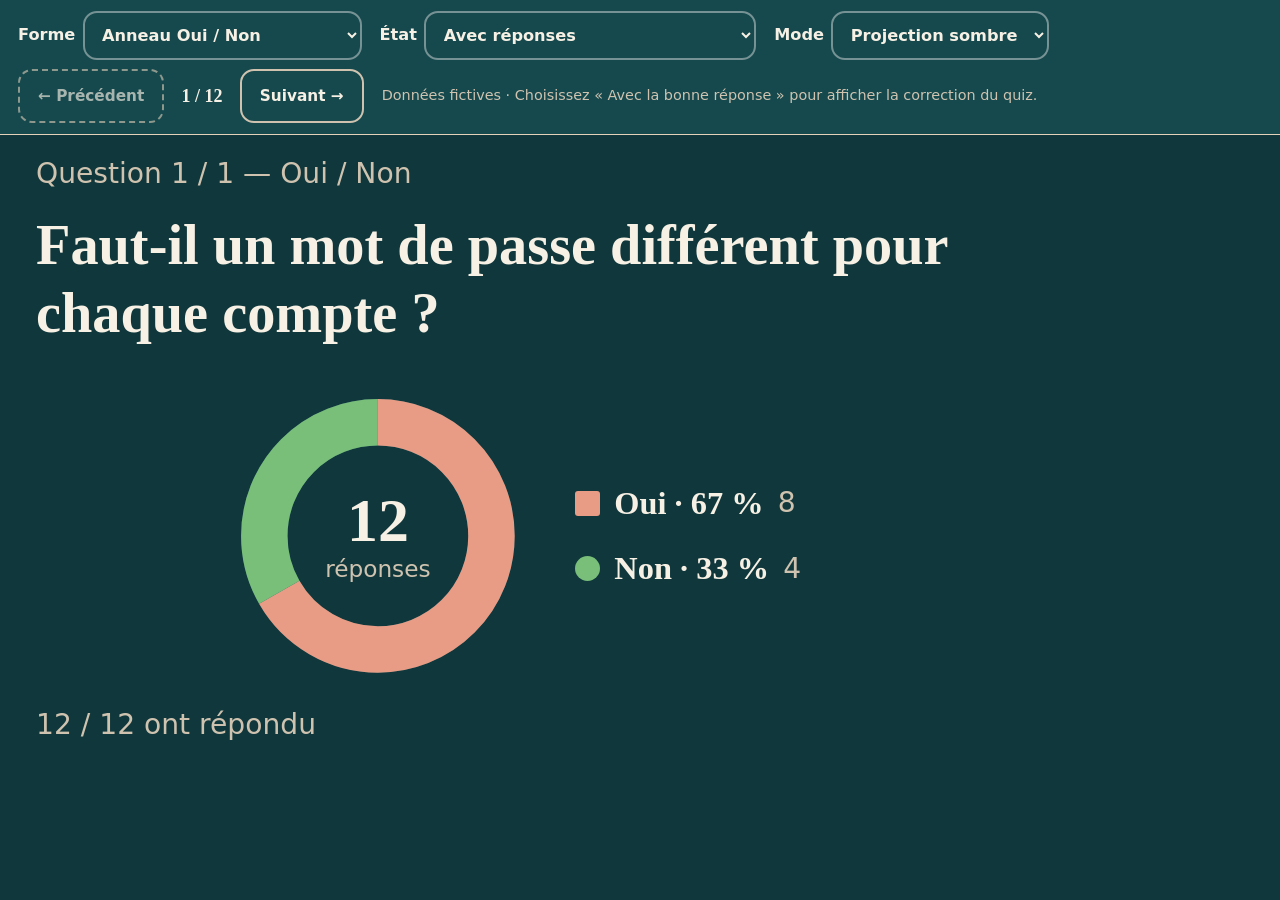
==== commit 5a1e15d4: "fix: réserver la correction de la galerie aux questions de quiz" ====
--- a/docs/galerie-resultats/index.html
+++ b/docs/galerie-resultats/index.html
@@ -10,7 +10,7 @@
 <body class="screen" id="g-body">
 <div class="g-bar" id="g-bar">
   <label>Forme <select id="g-type"></select></label>
-  <label>État <select id="g-state"></select></label>
+  <label>État <select id="g-state" aria-describedby="g-note"></select></label>
   <label>Mode <select id="g-mode">
     <option value="screen-dark">Projection sombre</option>
     <option value="screen-light">Projection claire</option>
@@ -22,7 +22,7 @@
     <span id="g-position" class="g-position" role="status" aria-live="polite"></span>
     <button id="g-next" class="btn" type="button">Suivant →</button>
   </div>
-  <span class="g-note">Données fictives · Les résultats de l'application sont affichés dès l'ouverture. Choisissez une forme, un état et un mode.</span>
+  <span class="g-note" id="g-note" role="status" aria-live="polite">Données fictives · Choisissez une forme, un état et un mode.</span>
 </div>
 <main class="screen-main" id="g-main">
   <p class="s-meta" id="g-meta"></p>
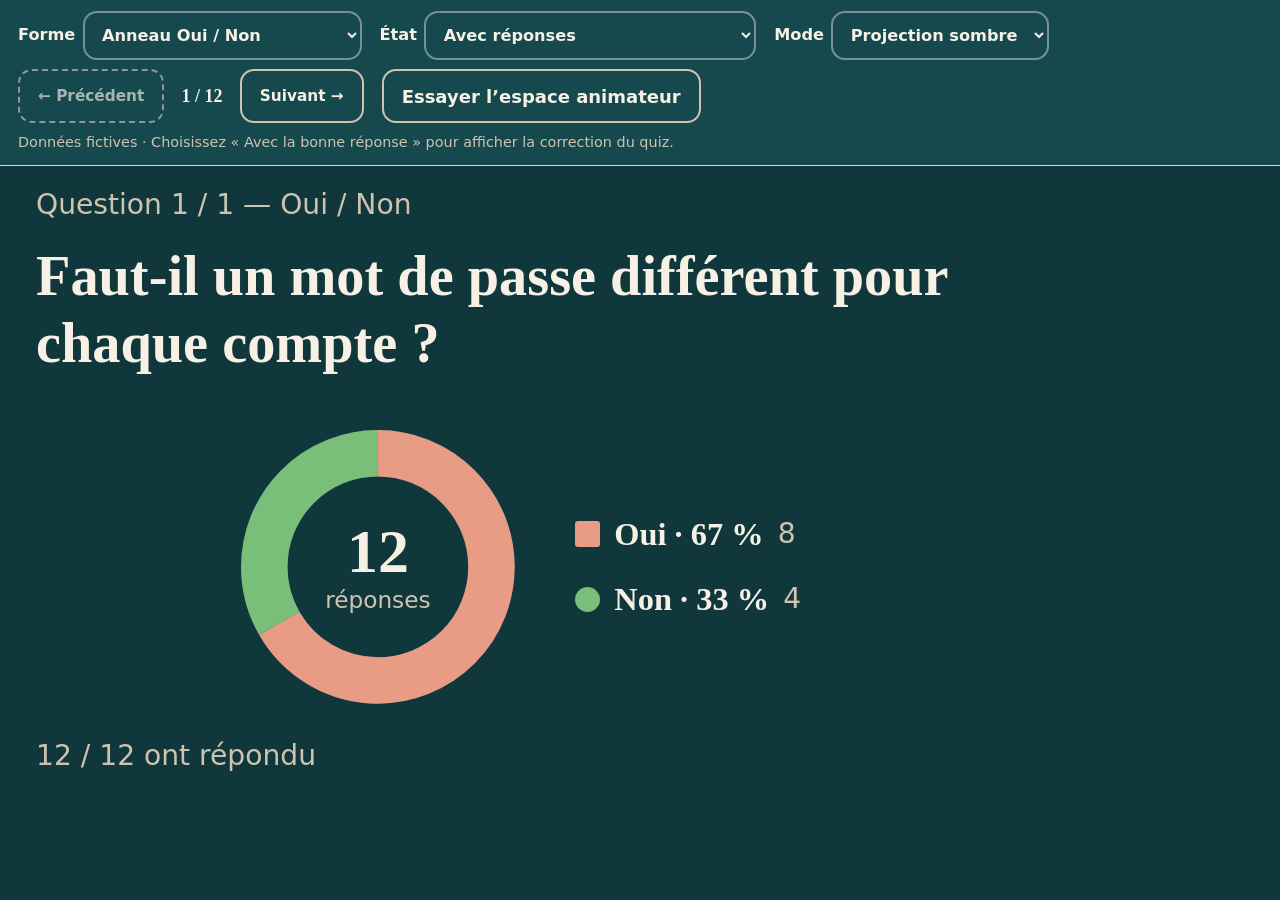
==== commit f9e81d28: "feat: publier la simulation interactive de l’animateur sans serveur PHP" ====
--- a/docs/galerie-resultats/index.html
+++ b/docs/galerie-resultats/index.html
@@ -22,6 +22,7 @@
     <span id="g-position" class="g-position" role="status" aria-live="polite"></span>
     <button id="g-next" class="btn" type="button">Suivant →</button>
   </div>
+  <a class="btn" href="https://maswaddpt47-cmyk.github.io/PAPPERBOARD-CHATGPT/simulation.html">Essayer l’espace animateur</a>
   <span class="g-note" id="g-note" role="status" aria-live="polite">Données fictives · Choisissez une forme, un état et un mode.</span>
 </div>
 <main class="screen-main" id="g-main">
